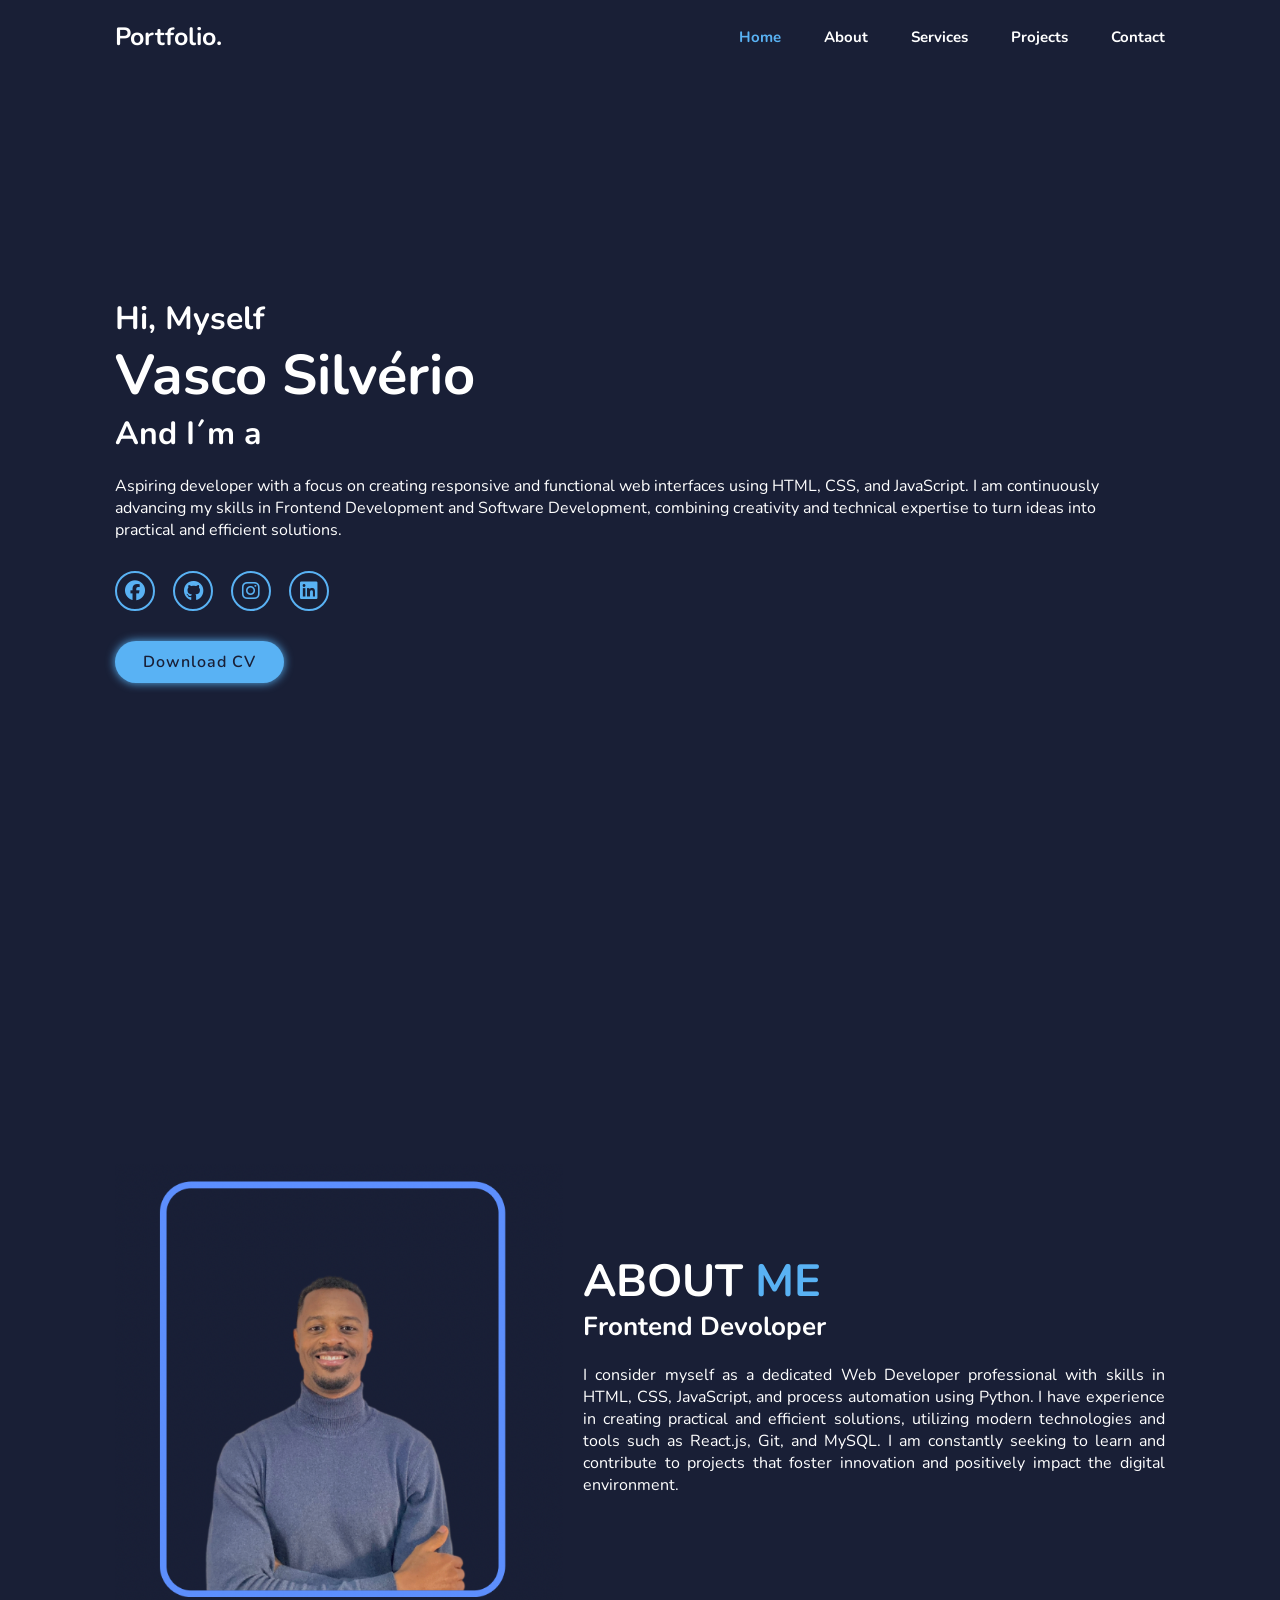
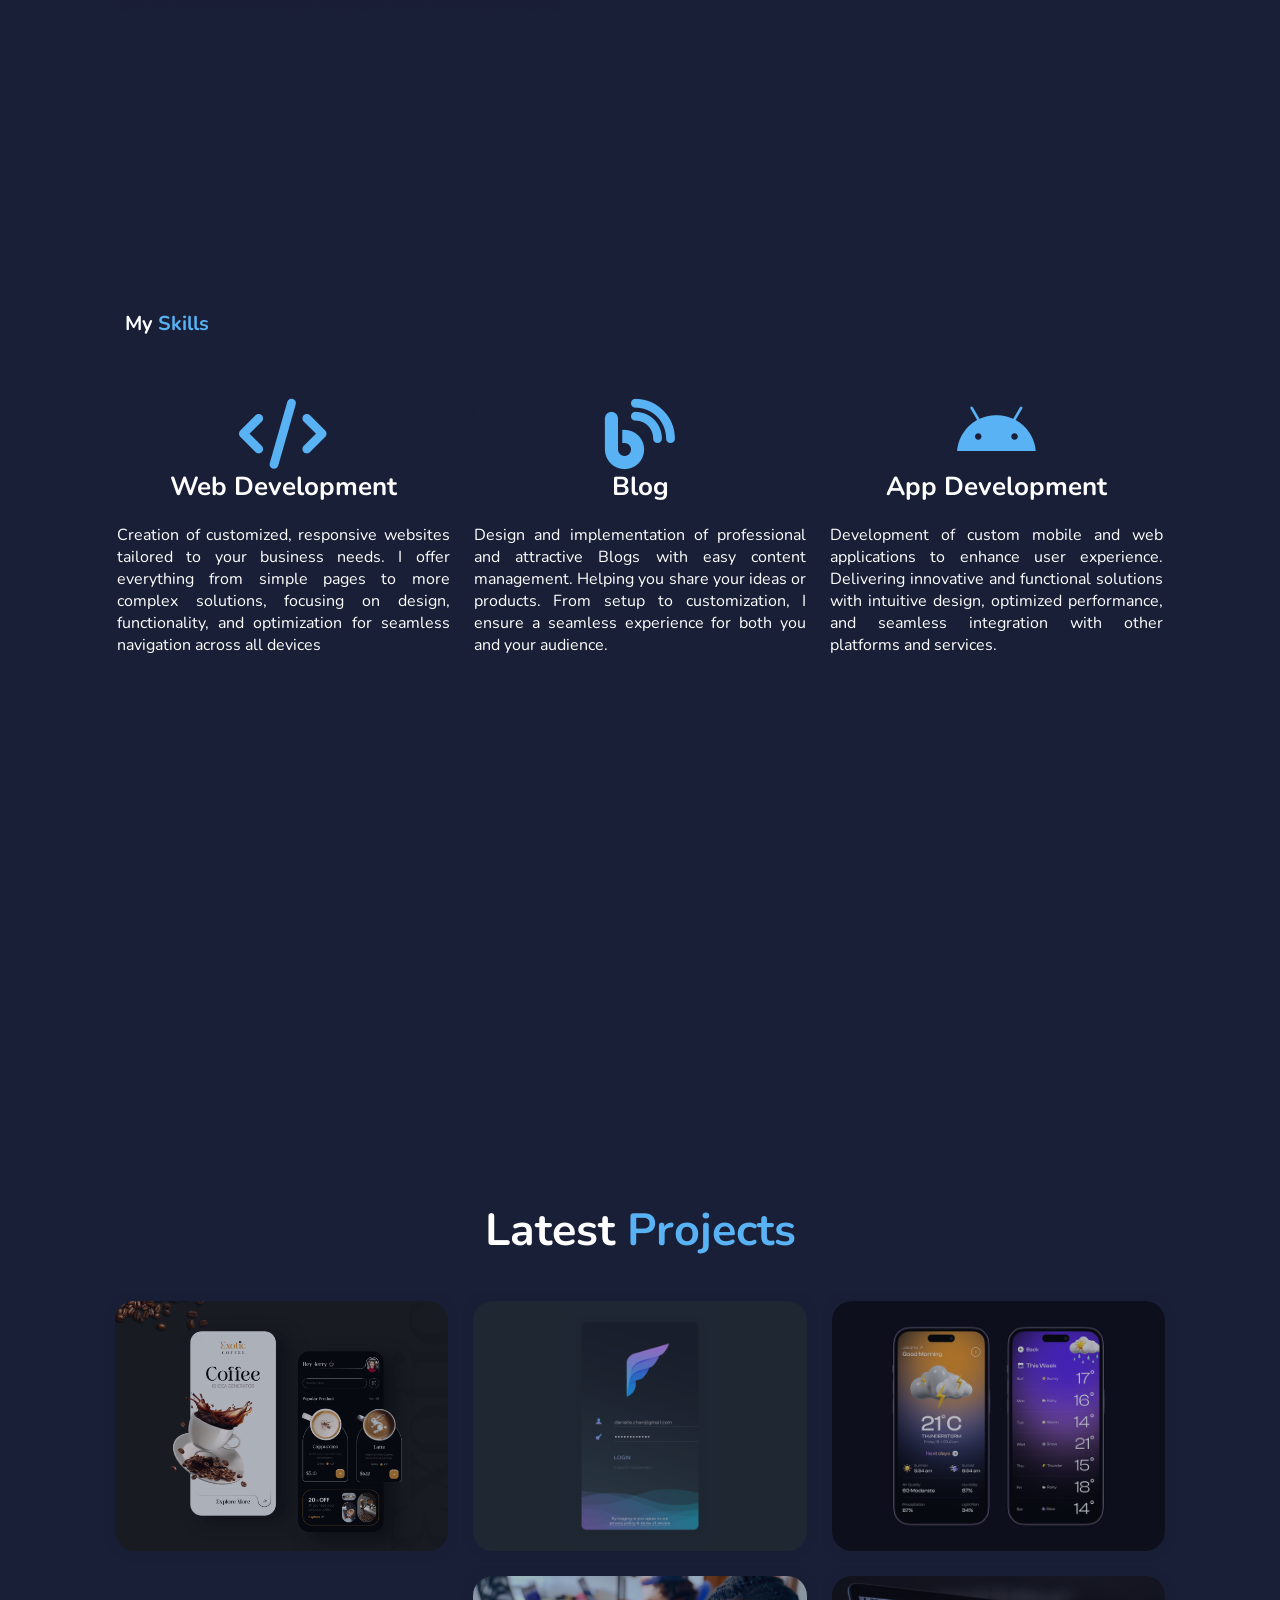
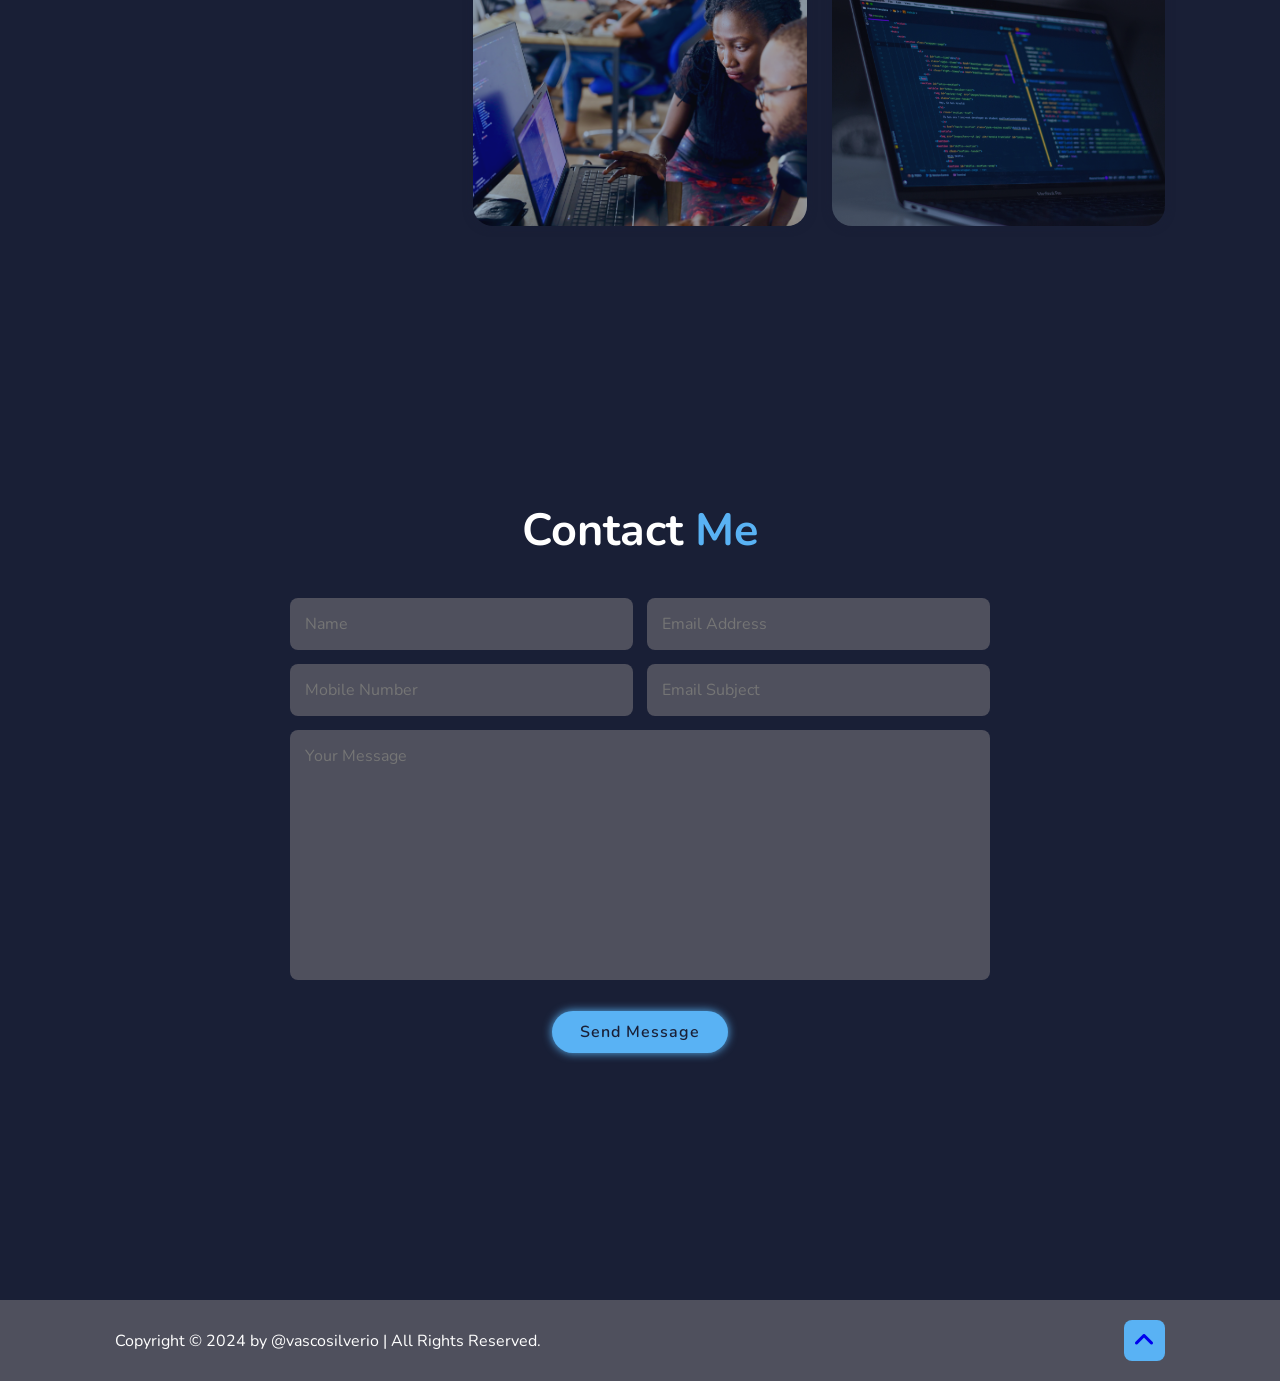
==== index.htm @ ff6be20f "Portfolio More about miself!" ====
<!DOCTYPE html>
<html lang="pt">
<head>
    <meta charset="UTF-8">
    <meta http-equiv="X-UA-Compatible" content="IE=edge">
    <!-- font -->
    <link rel="stylesheet" href="https://cdnjs.cloudflare.com/ajax/libs/font-awesome/6.7.1/css/all.min.css" integrity="sha512-5Hs3dF2AEPkpNAR7UiOHba+lRSJNeM2ECkwxUIxC1Q/FLycGTbNapWXB4tP889k5T5Ju8fs4b1P5z/iB4nMfSQ==" crossorigin="anonymous" referrerpolicy="no-referrer" />
    <!--css -->
    <link rel="stylesheet" href="estilo.css">
    <!-- email -->
    <script src="https://cdn.emailjs.com/dist/email.min.js"></script>
    <meta name="viewport" content="width=device-width, initial-scale=1.0">
    <title>Portifolio Vasco</title>
</head>
<body>

    <!-- header -->
<header class="header" id="header">
<a href="#" class="logo">Portfolio.</a>
<i class="fa-solid fa-bars" id="menu-icon"></i>

<nav class="navbar">
    <a href="#home" class="active">Home</a>
    <a href="#about">About</a>
    <a href="#services">Services</a>
    <a href="#portfolio">Projects</a>
    <a href="#contact">Contact</a>
</nav>

</header>

<!-- home section -->
<section class="home" id="home">
    <div class="home-content">
        <h3>Hi, Myself</h3>
        <h1>Vasco Silvério</h1>
        <h3>And I´m a <span class="multiple-text"></span></h3>
        <p>Aspiring developer with a focus on creating responsive and functional web interfaces using HTML, CSS, and JavaScript. I am continuously advancing my skills in Frontend Development and Software Development, combining creativity and technical expertise to turn ideas into practical and efficient solutions.</p>
        <div class="social-media">
            <a href="#"><i class="fa-brands fa-facebook"></i></a>
            <a href="https://github.com/vscosilverio"><i class="fa-brands fa-github"></i></a>
            <a href="https://www.instagram.com/vscosilverio/"><i class="fa-brands fa-instagram"></i></a>
            <a href="https://www.linkedin.com/in/vscosilverio/"><i class="fa-brands fa-linkedin"></i></a>
        </div>
        <a href="#" class="btn">Download CV</a>

    </div>
    <div class="home-img">
        <img src="images/foto1.png" alt="">
    </div>
</section>

<!-- About home section -->
<section class="about" id="about">
    <div class="about-img">
        <img src="images/Foto2.png" alt="">
    </div>
    <div class="about-content">
        <h2 class="heading">ABOUT <span>ME</span></h2>
        <h3>Frontend Devoloper</h3>
        <p>I consider myself as a dedicated Web Developer professional with skills in HTML, CSS, JavaScript, and process automation using Python. I have experience in creating practical and efficient solutions, utilizing modern technologies and tools such as React.js, Git, and MySQL. I am constantly seeking to learn and contribute to projects that foster innovation and positively impact the digital environment. </p>
        <!-- <a href="#" class="btn">Read more</a> -->
    </div>
</section>

<!-- services section -->
<section class="services" id="services">
    <h2 class="heading">My <span>Skills</span></h2>

    <div class="services-container">
        <div class="services-box">
            <i class="fa-solid fa-code"></i>
            <h3>Web Development</h3>
            <p>Creation of customized, responsive websites tailored to your business needs. I offer everything from simple pages to more complex solutions, focusing on design, functionality, and optimization for seamless navigation across all devices</p>
            <!-- <a href="#" class="btn">Read More</a> -->
        </div>

        <div class="services-box">
            <i class="fa-solid fa-blog"></i>
            <h3>Blog</h3>
            <p>Design and implementation of professional and attractive Blogs with easy content management. Helping you share your ideas or products. From setup to customization, I ensure a seamless experience for both you and your audience.</p>
            <!-- <a href="#" class="btn">Read More</a> -->
        </div>

        <div class="services-box">
            <i class="fa-brands fa-android"></i>
            <h3>App Development</h3>
            <p>Development of custom mobile and web applications to enhance user experience. Delivering innovative and functional solutions with intuitive design, optimized performance, and seamless integration with other platforms and services.</p>
            <!-- <a href="#" class="btn">Read More</a> -->

        </div>
    </div>
</section>

<!-- prtfolio section -->
<section class="portfolio" id="portfolio">
    <h2 class="heading">Latest <span>Projects</span></h2>

    <div class="portfolio-container">
        <div class="portfolio-box">
            <img src="images/1.png" alt="">
            <div class="portfolio-layer">
                <h4>Coffee Website</h4>
                <p>Lorem ipsum dolor sit amet consectetur adipisicing elit.</p>
                <a href="#"><i class="fa-solid fa-up-right-from-square"></i></a>
            </div>
        </div>

        <div class="portfolio-box">
            <img src="images/111.png" alt="">
            <div class="portfolio-layer">
                <h4>Loggin Screen</h4>
                <p>Lorem ipsum dolor sit amet consectetur adipisicing elit.</p>
                <a href="#"><i class="fa-solid fa-up-right-from-square"></i></a>

                </i>
            </div>
        </div>

        <div class="portfolio-box">
            <img src="images/3.png" alt="">
            <div class="portfolio-layer">
                <h4>App Weather</h4>
                <p>Lorem ipsum dolor sit amet consectetur adipisicing elit.</p>
                <a href="#"><i class="fa-solid fa-up-right-from-square"></i></a>
            </div>
        </div>

        <div class="portfolio-box">
            <img src="images/4.jpg" alt="">
            <div class="portfolio-layer">
                <h4>Loading...</h4>
                <p>In process.</p>
                <a href="#"><i class="fa-solid fa-up-right-from-square"></i></a>
            </div>
        </div>

        <div class="portfolio-box">
            <img src="images/5.jpg" alt="">
            <div class="portfolio-layer">
                <h4>Loading...</h4>
                <p>In process.</p>
                <a href="#"><i class="fa-solid fa-up-right-from-square"></i></a>
            </div>
        </div>

        <div class="portfolio-box">
            <img src="images/6.jpg" alt="">
            <div class="portfolio-layer">
                <h4>Loading...</h4>
                <p>In process.</p>
                <a href="#"><i class="fa-solid fa-up-right-from-square"></i></a>
            </div>
        </div>


    </div>
</section>

<!------------------ contact section ------------------------>

<section class="contact" id="contact">
    <h2 class="heading">Contact <span>Me</span></h2>

<form id="contact-form">
    <div class="input-box">
        <input type="text" name="name" placeholder="Name" required>
        <input type="email" name="email" placeholder="Email Address" required>
    </div>

    <div class="input-box">
        <input type="number" name="mobile" placeholder="Mobile Number" required>
        <input type="text" name="subject" placeholder="Email Subject">
    </div>

    <textarea name="message" cols="30" rows="10" placeholder="Your Message" required></textarea>
    <input type="submit" value="Send Message" class="btn">
</form>

</section>

<!------------------ contact section ------------------------>

<footer class="footer">
    <div class="footer-text">
        <p>Copyright &copy; 2024 by @vascosilverio | All Rights Reserved.</p>
    </div>

    <div class="footer-iconTop">
        <a href="#home"><i class="fa-solid fa-angle-up"></i></a>
    </div>
</footer>

<!------------------ scroll reveal ------------------------>

<script src="https://unpkg.com/scrollreveal"></script>

<!------------------ typed js ------------------------>

<script src="https://unpkg.com/typed.js@2.1.0/dist/typed.umd.js"></script>

<!------------------ main js section ------------------------>

    <script src="main.js"></script>

    
</body>
</html>
---- estilo.css ----
@import url('https://fonts.googleapis.com/css2?family=Bai+Jamjuree:ital,wght@0,200;0,300;0,400;0,500;0,600;0,700;1,200;1,300;1,400;1,500;1,600;1,700&family=Nunito:ital,wght@0,200..1000;1,200..1000&display=swap');
* {
    margin: 0;
    padding: 0;
    box-sizing: border-box;
    text-decoration: none;
    border: none;
    outline: none;
    scroll-behavior: smooth;
    font-family: 'Nunito' , sans-serif;
}

:root{
    --bg-color: #191f36;
    --snd-bg-color: #262b40;
    --text-color: #fff;
    --main-color: #59b2f4;

}

html{
    font-size: 62.5%;
    overflow-x: hidden;
}

body{
    background: var(--bg-color);
    color: var(--text-color);
}

section{
    min-height: 100vh;
    padding: 10rem 9% 2rem;

}

.header{
    position: fixed;
    top: 0;
    left: 0;
    width: 100%;
    padding: 2rem 9%;
    background: var(--bg-color);
    display: flex;
    justify-content: space-between;
    align-items: center;
    z-index: 100;
}

.logo{
    font-size: 2.5rem;
    color: white;
    font-weight: 700;
    cursor: default;

}

.navbar a{
    font-size: 1.5rem;
    color: var(--text-color);
    margin-left: 4rem;
    font-weight: 700;
}

.navbar a:hover, 
.navbar a.active{
color: var(--main-color);
}

#menu-icon{
    font-size: 3.6rem;
    color: var(--text-color);
    display: none;
}

.home{
    display: flex;
    justify-content: center;
    align-items: center;
}
.home-content h3{
    font-size: 3.2rem;
    font-weight: 700;
}

.home-content h3:nth-of-type(2) {
    margin-bottom: 2rem;
}

span {
    color: var(--main-color);
}

.home-content h1{
    font-size: 5.6rem;
    font-weight: 700;
    line-height: 1.3;
}

.home-img img{
    width: 25vw;
    animation: floatImage 4s ease-in-out infinite;
    padding: 20px;
}

@keyframes floatImage {
    0%{
        transform: translateY(0);
    }
    50%{
        transform: translateY(-2.4rem);
    }
    100%{
        transform: translateY(0);
    }
}

.home-content p {
    font-size: 1.6rem;
}

.social-media a {
    display: inline-flex;
    justify-content: center;
    align-items: center;
    width: 4rem;
    height: 4rem;
    background: transparent;
    border: .2rem solid var(--main-color);
    border-radius: 50%;
    font-size: 2rem;
    color: var(--main-color);
    margin: 3rem 1.5rem 3rem 0;
    transition: .5s ease;
}

.social-media a:hover{
    background: var(--main-color);
    color: var(--sdn-bg-color);
    box-shadow: 0 0 1rem var(--main-color);
}

.btn {
    display: inline-block;
    padding: 1rem 2.8rem;
    background: var(--main-color);
    border-radius: 4rem;
    box-shadow: 0 0 1rem var(--main-color);
    font-size: 1.6rem;
    color: var(--bg-color);
    letter-spacing: .1rem;
    font-weight: 600;
    transition: .5s ease;

}

.btn:hover{
    box-shadow: none;
}

.about {
    display: flex;
    justify-content: center;
    align-items: center;
    gap: 2rem;
    background: var(--bg-color);
}

.about-img img{
    width: 35vw;

}

.heading{
    text-align: center;
    font-size: 4.5rem;
}

.about-content h2{
    text-align: left;
    line-height: 1.2;
}

.about-content h3{
    font-size: 2.6rem;
}

.about-content p{
    font-size: 1.6rem;
    margin: 2rem 0 3rem;
    text-align: justify;
}

/* services */

.services h2{
    margin-bottom: 5rem;
    padding: 10px;
    text-align: left;
    font-size: 20px;
}

.services-container{
    display: flex;
    justify-content: center;
    align-items: center;
    flex-wrap: wrap;
    gap: 2rem;
}

.services-container .services-box {
    flex: 1 1 30rem;
    background: var(--sdn-bg-color);
    border-radius: 2rem;
    text-align: center;
    border: .2rem solid var(--bg-color);
    transition: .5s ease;
}

.services-container .services-box:hover{
    border-color: var(--main-color);
    transform: scale(1.02);
}

.services-box i{
    font-size: 7rem;
    color: var(--main-color);
}

.services-box h3{
    font-size: 2.6rem;

}

.services-box p{
    font-size: 1.6rem;
    margin: 1rem 0 3rem;
    text-align: justify;
    padding-top: 10px;
}

/* ---------Portfolio ----------*/

.portfolio h2{
    margin-bottom: 4rem;
}

.portfolio-container{
    display: grid;
    grid-template-columns: repeat(3, 1fr);
    align-items: center;
    gap: 2.5rem;
}

.portfolio-container .portfolio-box{
    position: relative;
    border-radius: 2rem;
    box-shadow: 0 0 1rem var(--bg-color);
    overflow: hidden;
    display: flex;
}

.portfolio-box img{
    width: 100%;
    transition: .5s ease;
    opacity: 0.7;
}

.portfolio-box:hover img{
    transform: scale(1.1);
}

.portfolio-box .portfolio-layer{
    position: absolute;
    bottom: 0;
    left: 0;
    width: 100%;
    height: 100%;
    background: linear-gradient(rgba(0,0,0,0.1), var(--main-color));
    display: flex;
    justify-content: center;
    align-items: center;
    flex-direction: column;
    text-align: center;
    padding: 0 4rem;
    transform: translateY(100%);
    transition: .5s ease;
}

.portfolio-box:hover .portfolio-layer{
    transform: translateY(0);
}

.portfolio-layer h4{
    font-size: 3rem;
}

.portfolio-layer p{
    font-size: 1.6rem;
    margin: .3rem 0 1rem;
}

.portfolio-layer a{
    display: inline-flex;
    justify-content: center;
    align-items: center;
    width: 5rem;
    height: 5rem;
    background: var(--text-color);
    border-radius: 50%;
}

.portfolio-layer a i{
    font-size: 2rem;
    color: var(--sdn-bg-color);
}

/* contact */

.contact h2{
    margin-bottom: 3rem;
}

.contact form {
    max-width: 70rem;
    margin: 1rem auto;
    text-align: center;
    margin-bottom: 3rem;
}

.contact form .input-box{
    display: flex;
    justify-content: space-between;
    flex-wrap: wrap;
}

.contact form .input-box input,
.contact form textarea{
    width: 100%;
    padding: 1.5rem;
    font-size: 1.6rem;
    color: rgb(255, 255, 255);
    background: rgb(79, 80, 93);
    border-radius: .8rem;
    margin: .7rem 0;
}

.contact form .input-box input{
    width: 49%;
}

.contact form textarea{
    resize: none;
}

.contact form .btn{
    margin-top: 2rem;
    cursor: pointer;
}

/* footer section */

.footer{
    display: flex;
    justify-content: space-between;
    align-items: center;
    flex-wrap: wrap;
    padding: 2rem 9%;
    background: rgb(79, 80, 93);
}

.footer-text {
    font-size: 1.6rem;
}

.footer-iconTop {
    display: inline-flex;
    justify-content: center;
    align-items: center;
    padding: .8rem 1rem;
    background: var(--main-color);
    border-radius: .8rem;
    transition: .5s ease;
}

.footer-iconTop a:hover{
    box-shadow: 0 0 1rem var(--main-color);
}

.footer-iconTop a i {
    font-size: 2.4rem;
    color: var(--sdn-bg-color);
}


/* breakpiont */

@media (max-width: 1200px) {
    html {
        font-size: 55%;
    }
}

@media (max-width: 991px) {
    .header {
        padding: 2rem 3%;
    }

    section {
        padding: 10rem 3%;
    }

    .services {
        padding: 7rem;
    }

    .portfolio {
        padding-bottom: 7rem;
    }

    .contact {
        min-height: auto;
    }

    .footer {
        padding: 2rem 3%;
    }
}

@media (max-width: 768px) {
    #menu-icon {
        display: block;
    }

    .navbar {
        position: absolute;
        top: 100%;
        left: 0;
        width: 100%;
        padding: 1rem 3%;
        background: var(--bg-color);
        border-top: .1ren solid black;
        box-shadow: 0 .5rem 1rem black;
        display: none;
    }

    .navbar.active {
        display: block;
    }

    .navbar a {
        display: block;
        font-size: 2rem;
        margin: 3rem 0;
    }

    .home {
        flex-direction: column;
    }

    .home-content h3 {
        font-size: 2.6rem;
    }

    .home-content h1 {
        font-size: 5rem;
    }

    .home-content {
        order: 2;
    }

    .home-img img {
        width: 90vw;
        margin-top: 4rem;
    }

    .about {
        flex-direction: column;
    }

    .about-img img {
        width: 70vw;
        margin-top: 4rem;
    }

    .services h2 {
        margin-bottom: 3rem;
    }

    .portfolio h2 {
        margin-bottom: 3rem;
    }

    .portfolio-container {
        grid-template-columns: repeat(2, 1fr);
    }
}

@media (max-width: 617px) {
    .portfolio-container {
        grid-template-columns: 1fr;
    }

    .home-img img {
        width: 80vw;
        margin-top: 8rem;
    }

    .about-img img {
        width: 100vw;
        margin-top: 4rem;
    }
}

@media (max-width: 450px) {
    html {
        font-size: 50%;
    }

    .contact form .input-box input {
        width: 100%;
    }
}
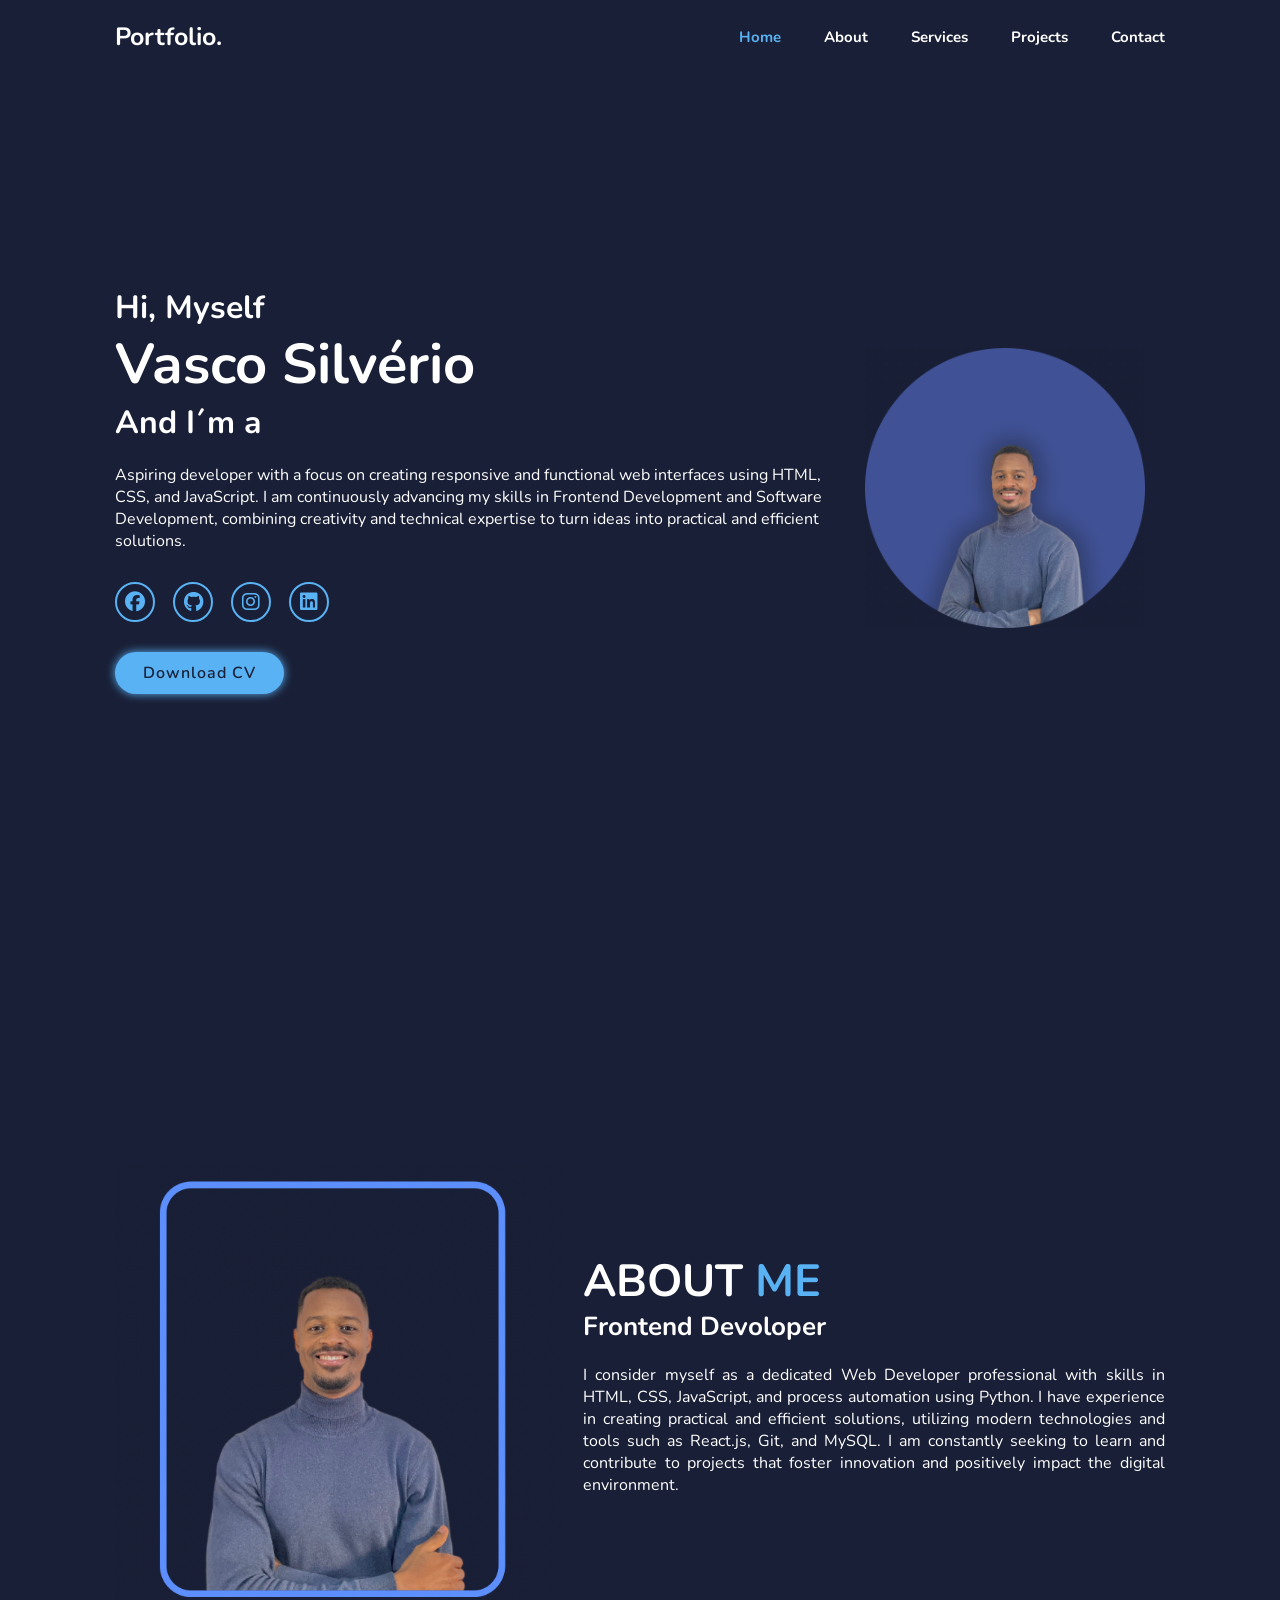
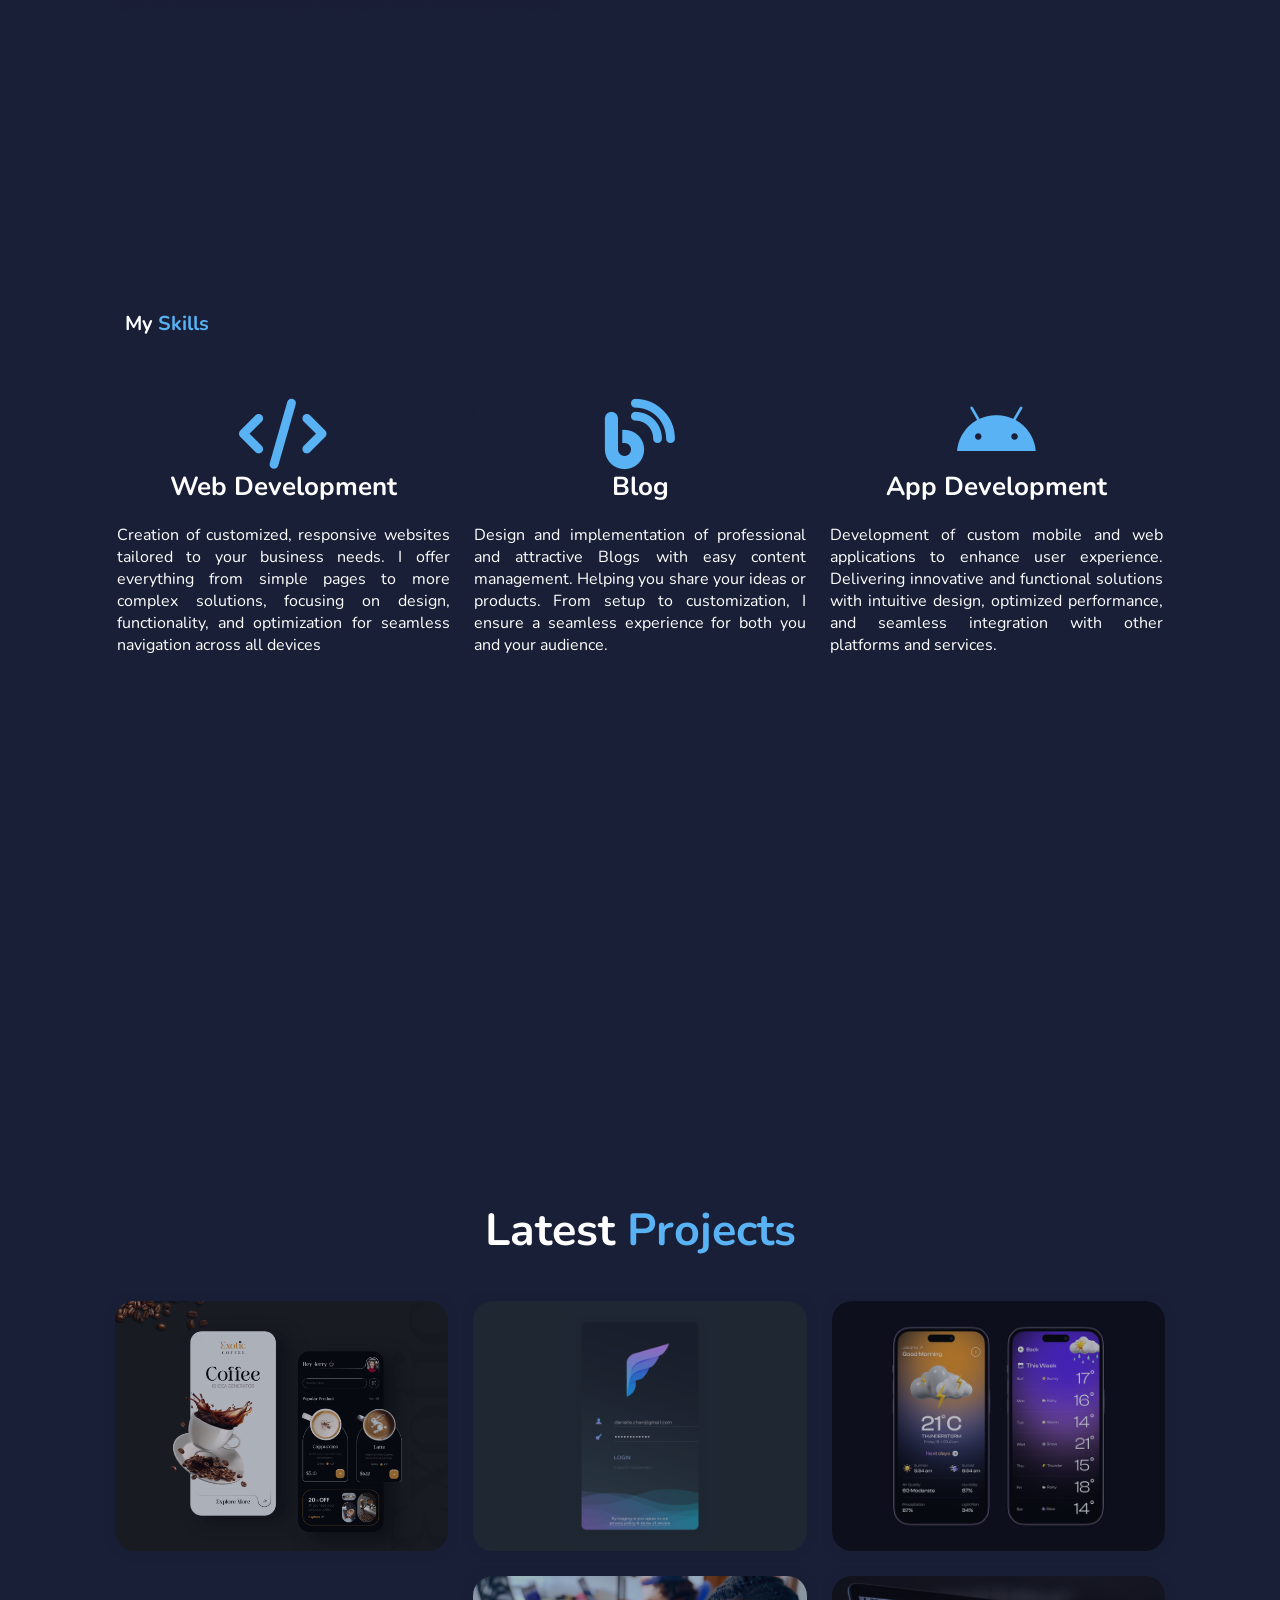
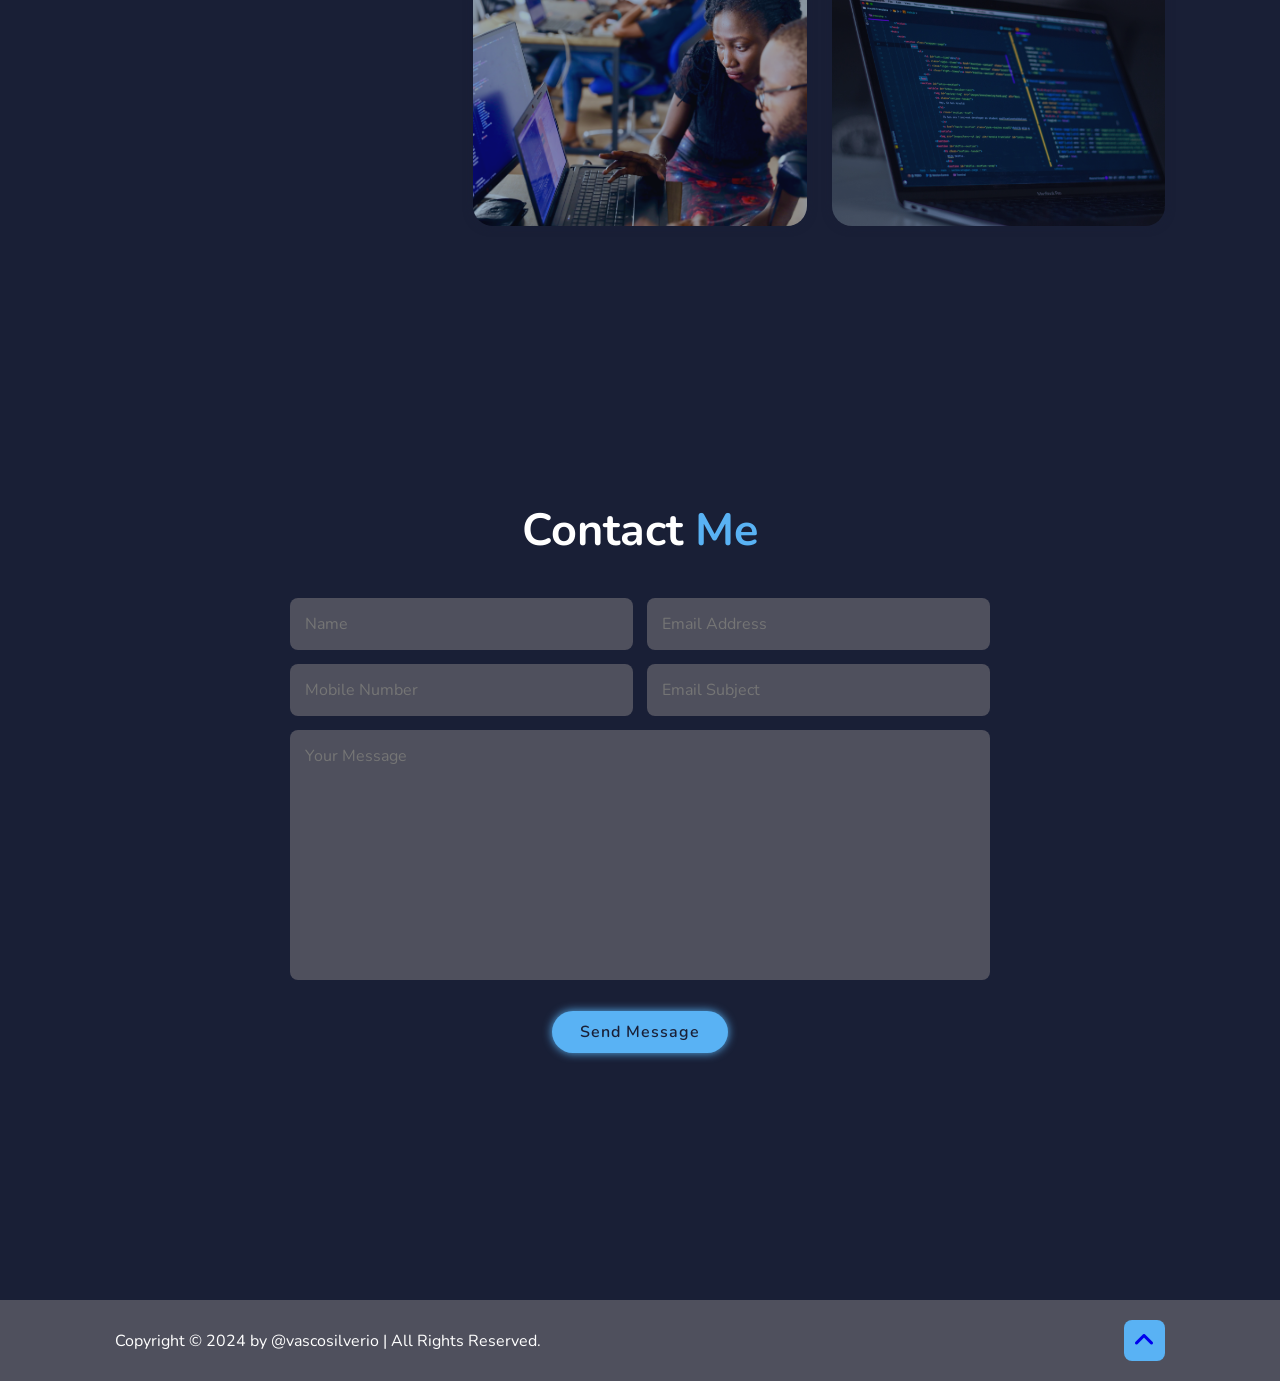
==== commit 02ff6ea4: "Update index.htm" ====
--- a/index.htm
+++ b/index.htm
@@ -53,7 +53,7 @@
 <!-- About home section -->
 <section class="about" id="about">
     <div class="about-img">
-        <img src="images/Foto2.png" alt="">
+        <img src="images/foto2.png" alt="">
     </div>
     <div class="about-content">
         <h2 class="heading">ABOUT <span>ME</span></h2>
